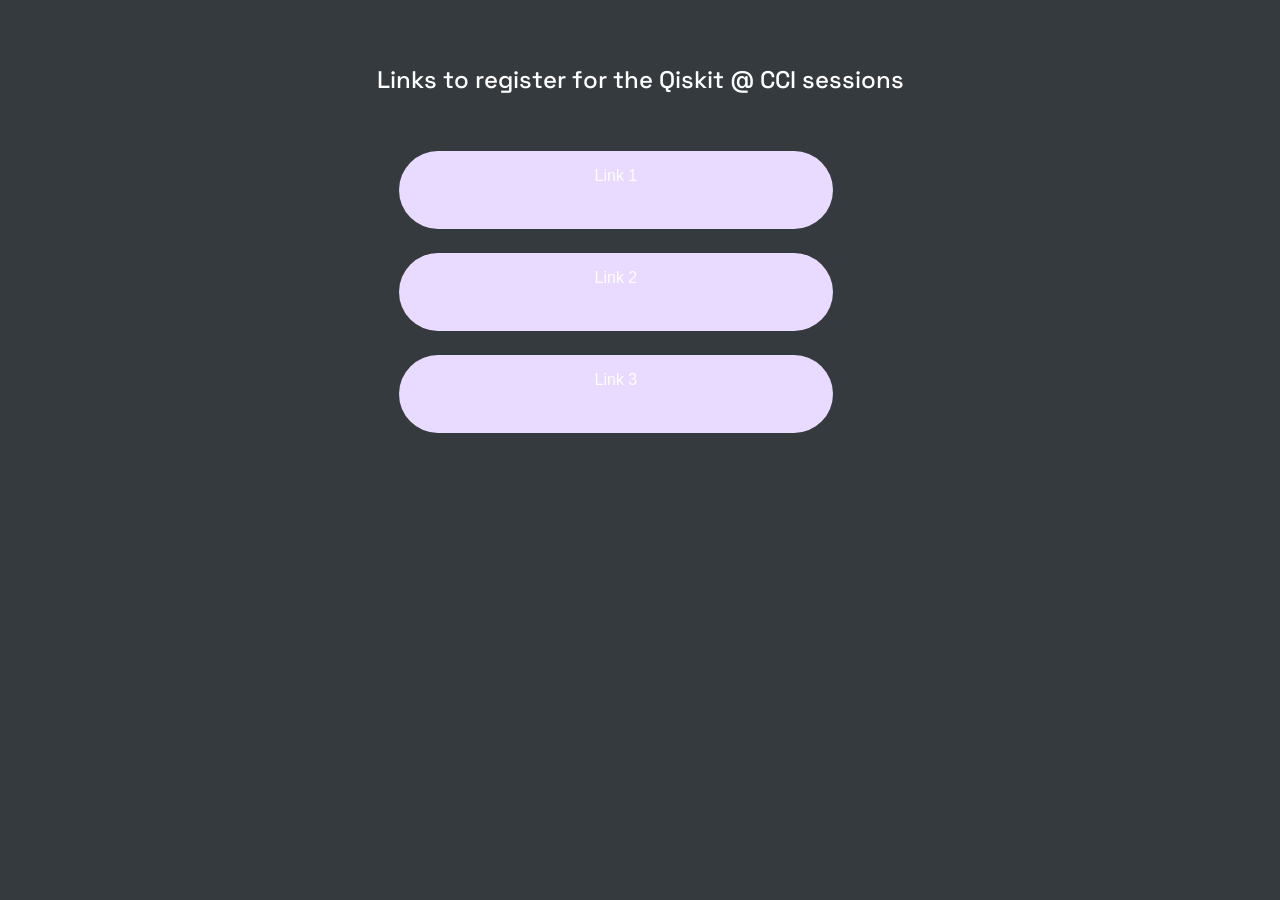
==== links-page.html @ e96f3015 "ading page for registration links + putting in schedule" ====
<!DOCTYPE html>
<html lang="en">
    <head>
        <meta charset="UTF-8">
        <meta name="viewport" content="width=device-width, initial-scale=1.0">
        <title>Register for Qiskit at CCI</title>
        <link rel="stylesheet" href="style.css">
    </head>
    <body>
        <div class="links-section">
            <h6>Links to register for the Qiskit @ CCI sessions</h6>
            <div class="link-list">
                <a href="#" class="link-pill">Link 1</a>
                <a href="#" class="link-pill">Link 2</a>
                <a href="#" class="link-pill">Link 3</a>
            </div>
        </div>
    </body>
</html>
---- style.css ----
* {
    margin: 0;
    padding: 0;
    box-sizing: border-box;
}

@font-face {
  font-family: 'Space Grotesk';
  src: url('fonts/Space_Grotesk/static/SpaceGrotesk-Medium.ttf') format('truetype');
  font-weight: 500;
  font-style: normal;
}

@font-face {
  font-family: 'Space Grotesk Bold';
  src: url('fonts/Space_Grotesk/static/SpaceGrotesk-Bold.ttf') format('truetype');
  font-weight: 700;
  font-style: normal;
}


@font-face {
    font-family: IBM Plex Sans;
    src: url(fonts/IBM_Plex_Sans/static/IBMPlexSans-Medium.ttf) format('truetype');
    font-style: normal;
    font-weight: 500;
}

@font-face {
    font-family: IBM Plex Sans;
    src: url(fonts/IBM_Plex_Sans/static/IBMPlexSans-Regular.ttf) format('truetype');
    font-style: normal;
    font-weight: 400;
}

@font-face {
    font-family: Chonky Pixels;
    src: url(fonts/ChonkyPixels.ttf) format('truetype');
    font-style: normal;
    font-weight: 500;
}

@font-face {
    font-family: Special Gothic Expanded;
    src: url(/fonts/Special_Gothic_Expanded_One/SpecialGothicExpandedOne-Regular.ttf) format('truetype');
    font-style: normal;
    font-weight: 400;
}

.background-wrapper {
  position: fixed;
  top: 0;
  left: 0;
  width: 100%;
  height: 100%;
  background-image: url('assets/quantum-patt.png');
  opacity: 0.45;
  background-size: cover;
  background-position: center;
  background-repeat: no-repeat;
  z-index: -1;
}
 
body {
    font-family: "Space Grotesk Medium", sans-serif;
    background: #343A3E;
}

.page {
    min-height: 100vh;
    display: flex;
    flex-direction: column;
    align-items: stretch;
    justify-content: center;
    text-align: left;
    position: relative;
    padding: 40px 20px;
}

#title-page {
  display: flex;
  flex-direction: row;
  justify-content: space-between;
  align-items: center;
  flex-wrap: wrap;
  gap: 2rem;
  text-align: left; /* override any center alignment you have */
}

.title-row {
  display: flex;
  flex-direction: column;
  align-items: flex-start;
}

.title-row h1,
.title-row h2,
.title-row h3 {
  margin: 0;
  text-align: left;
}

 
.content {
    display: flex;
    flex-direction: column;
    align-items: center;
}
 
h1 {
    color: #FFF;
    text-align: right;
    font-family: "Space Grotesk", sans-serif;
    font-size: 135px;
    font-style: normal;
    font-weight: 500;
    line-height: 0.85;
    margin-left: 135px;
}

h2 {
    color: #FFF;
    text-align: right;
    -webkit-text-stroke-width: 2px;
    -webkit-text-stroke-color: #CDF500;
    font-family: "Chonky Pixels", sans-serif;
    font-size: 150px;
    font-style: normal;
    font-weight: 500;
    line-height: 0.85;
    margin-left: 135px;
    margin-top: 10px;
}

h3 {
    color: #FFF;
    text-align: right;
    -webkit-text-stroke-width: 2px;
    -webkit-text-stroke-color: #CDF500;
    font-family: "Chonky Pixels", sans-serif;
    font-size: 145px;
    font-style: normal;
    font-weight: 500;
    line-height: normal;
    margin-top: 5px;
}
 
.subtext {
    color: #FFF;
    font-family: 'IBM Plex Sans', sans-serif;
    font-size: 30px;
    font-style: normal;
    font-weight: 500;
    line-height: normal;
    max-width: 550px;
    text-align: left;
    margin: 0;
}
 
.register-btn {
    display: inline-block;
    align-self: center;
    margin-top: 96px;
    padding: 20px 60px;
    background-color: #CDF500;
    color: #000;
    text-decoration: none;
    font-family: 'IBM Plex Sans', sans-serif;
    font-weight: 400;
    font-size: 16px;
    border-radius: 26px;
    transition: background-color 0.2s ease;
}
 
.register-btn:hover {
    background-color: #b0e323;
}
 
.more-info {
    position: absolute;
    bottom: 40px;
    left: 50%;
    transform: translateX(-50%);
    color: #FFF;
    text-decoration: none;
    font-family: IBM Plex Sans;
    font-size: 20px;
    display: flex;
    flex-direction: column;
    align-items: center;
    gap: 4px;
}
 
.arrow {
    font-size: 18px;
}

.about-section {
    display: flex;
    flex-wrap: wrap;
    justify-content: space-between;
    gap: 60px;
    padding: 100px 80px;
    min-height: 100vh;
}
 
.about-col,
.location-col {
    flex: 1 1 400px;
    background: rgba(71, 75, 78, 0.60); /* dark, translucent */
    padding: 1.5rem 2rem;
    border-radius: 12px;
}
 
.about-section h4 {
    color: #FFF;
    font-family: Space Grotesk Bold;
    font-size: 64px;
    line-height: normal;
    margin: 0;
    text-align: left;
}
 
.section-subtext {
    color: #FFF;
    font-family: IBM Plex Sans;
    font-size: 28px;
    font-weight: 400;
    line-height: normal;
    margin-top: 8px;
    text-align: left;
}

ul {
    font-family: IBM Plex Sans;
    color: #FFF;
    font-size: 24px;
    font-weight: 500;
}
 
.location-col {
    display: flex;
    flex-direction: column;
}
 
.image-placeholder {
    width: 100%;
    max-width: 700px;
    aspect-ratio: 16 / 9;
    background-color: #d9d9d9;
    display: flex;
    align-items: center;
    justify-content: center;
    margin-bottom: 30px;
}
 
.image-placeholder span {
    background-color: #d9d9d9;
    padding: 4px 10px;
    font-family: Arial;
    font-size: 14px;
    color: #000;
}
/* Schedule section */
.schedule-section {
    padding: 100px 80px;
}
 
.schedule-section h4 {
    color: #FFF;
    font-family: Space Grotesk Bold;
    font-size: 64px;
    font-weight: 700;
    line-height: normal;
    margin: 0 0 30px 0;
    text-align: left;
}
 
.schedule-image img{
    width: 100%;
    height: 100%;
    border-radius: 20px;
    background-color: #d9d9d9;
    display: flex;
    align-items: center;
    justify-content: center;
}
 
 
/* Featured Speakers section */
.speakers-section {
    padding: 100px 80px;
    min-height: 100vh;
}
 
.speakers-section h4 {
    color: #FFF;
    font-family: Space Grotesk Bold;
    font-size: 64px;
    font-weight: 700;
    line-height: normal;
    margin: 0 0 40px 0;
    text-align: left;
}
 
.speakers-grid {
    display: grid;
    grid-template-columns: repeat(4, 1fr);
    gap: 30px;
}
 
.speaker-photo {
    width: 100%;
    aspect-ratio: 1 / 1;
    border-radius: 20px;
    padding: 40px 20px;
    background-color: #d9d9d9;
    display: flex;
    align-items: center;
    justify-content: center;
    margin-bottom: 12px;
}
 
.speaker-photo svg {
    fill: #1f1f1f;
}
 
.speaker-card h5 {
    color: #FFF;
    font-family: IBM Plex Sans;
    font-size: 28px;
    font-weight: 600;
    line-height: normal;
    margin: 0;
    text-align: left;
}
 
.speaker-card .section-subtext {
    margin-top: 4px;
}
 
@media (max-width: 900px) {
    .speakers-grid {
        grid-template-columns: repeat(2, 1fr);
    }
}
 
@media (max-width: 500px) {
    .speakers-grid {
        grid-template-columns: 1fr;
    }
}

/* Organizing Team section */
.team-section {
    padding: 100px 80px;
    min-height: 100vh;
}
 
.team-section h4 {
    color: #FFF;
    font-family: Space Grotesk Bold;
    font-size: 64px;
    font-weight: 700;
    line-height: normal;
    margin: 0 0 40px 0;
    text-align: left;
}
 
.team-grid {
    display: grid;
    grid-template-columns: repeat(4, 1fr);
    gap: 30px;
    margin-bottom: 100px;
}
 
.team-card {
    background-color: #b0e323;
    border-radius: 20px;
    padding: 40px 20px;
    display: flex;
    flex-direction: column;
    align-items: center;
    text-align: center;
}
 
.team-avatar {
    width: 130px;
    height: 130px;
    border-radius: 50%;
    background-color: #888;
    margin-bottom: 20px;
    object-fit: cover;       /* crops the image to fill the circle, no distortion */
    object-position: center;
}


 
.team-card h5 {
    color: #000;
    font-family: Space Grotesk;
    font-size: 24px;
    font-weight: 400;
    line-height: normal;
    margin: 0;
}
 
.team-role {
    color: #000;
    font-family: Space Grotesk;
    font-size: 14px;
    font-weight: 400;
    line-height: normal;
    margin-top: 4px;
}
 
.team-icons {
    display: flex;
    gap: 12px;
    margin-top: 16px;
}
 
.icon-btn {
    width: 30px;
    height: 30px;
    background-color: #000;
    border-radius: 6px;
    display: flex;
    align-items: center;
    justify-content: center;
    text-decoration: none;
}
 
.partnership-heading {
    color: #fff;
    font-family: IBM Plex Sans;
    font-size: 22px;
    font-weight: 400;
    line-height: normal;
    text-align: center;
    margin-bottom: 40px;
}
 
.partners-row {
    display: flex;
    justify-content: center;
    gap: 50px;
    flex-wrap: wrap;
}
 
.partner-circle img {
    width: 200px;
    height: 80px;
}

/* Links Page */

.links-section {
    display: flex;
    flex-direction: column;
    align-items: center;   /* centers the heading and the list horizontally */
    text-align: center;
    padding-top: 4rem;
}

.links-section h6{
    color: #FFF;
    font-family: Space Grotesk;
    font-size: 24px;
    font-weight: 500;
    line-height: normal;
    margin-bottom: 2rem;
}

.link-pill {
    display: block;
    width: 482px;
    height: 78px;
    max-width: 90%;
    padding: 1rem 2rem;
    margin: 1.5rem 0;
    background: #E8DBFF;
    border-radius: 999px;
    text-decoration: none;
    color: #FFF;
}
 
@media (max-width: 900px) {
    .team-grid {
        grid-template-columns: repeat(2, 1fr);
    }
}
 
@media (max-width: 500px) {
    .team-grid {
        grid-template-columns: 1fr;
    }
}
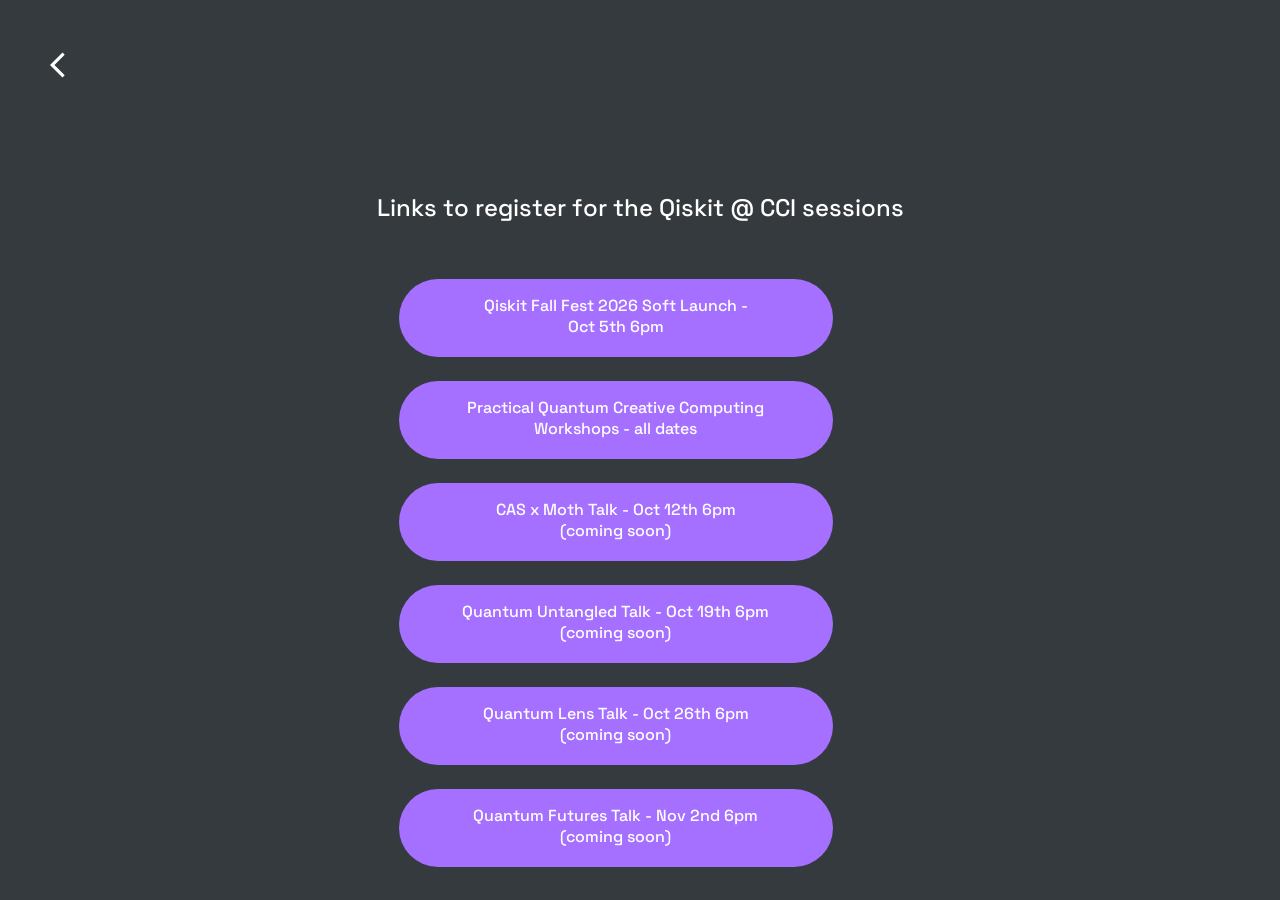
==== commit 7af014c3: "updated styling on the links page and adding image for location" ====
--- a/links-page.html
+++ b/links-page.html
@@ -7,12 +7,21 @@
         <link rel="stylesheet" href="style.css">
     </head>
     <body>
+        <div class="back-btn">  
+            <a href="index.html" class="back-link">
+                <img src="assets/arrow-back.svg" alt="Back Arrow" class="back-arrow">
+            </a>
+        
+        </div>
         <div class="links-section">
             <h6>Links to register for the Qiskit @ CCI sessions</h6>
             <div class="link-list">
-                <a href="#" class="link-pill">Link 1</a>
-                <a href="#" class="link-pill">Link 2</a>
-                <a href="#" class="link-pill">Link 3</a>
+                <a href="https://www.eventbrite.co.uk/e/qiskit-fall-fest-2026-soft-launch-tickets-2002715240195" class="link-pill">Qiskit Fall Fest 2026 Soft Launch - <br> Oct 5th 6pm</a>
+                <a href="https://www.eventbrite.co.uk/e/practical-quantum-creative-computing-workshops-tickets-2002720185988" class="link-pill">Practical Quantum Creative Computing Workshops - all dates</a>
+                <a href="#" class="link-pill">CAS x Moth Talk - Oct 12th 6pm <br>(coming soon)</a>
+                <a href="#" class="link-pill">Quantum Untangled Talk - Oct 19th 6pm (coming soon)</a>
+                <a href="#" class="link-pill">Quantum Lens Talk - Oct 26th 6pm <br>(coming soon)</a>
+                <a href="#" class="link-pill">Quantum Futures Talk - Nov 2nd 6pm <br>(coming soon)</a>
             </div>
         </div>
     </body>
--- a/style.css
+++ b/style.css
@@ -243,24 +243,18 @@
     flex-direction: column;
 }
  
-.image-placeholder {
+.image-qiskit img {
     width: 100%;
     max-width: 700px;
     aspect-ratio: 16 / 9;
-    background-color: #d9d9d9;
-    display: flex;
+    display: flex;
+    border-radius: 14px;
     align-items: center;
     justify-content: center;
     margin-bottom: 30px;
 }
  
-.image-placeholder span {
-    background-color: #d9d9d9;
-    padding: 4px 10px;
-    font-family: Arial;
-    font-size: 14px;
-    color: #000;
-}
+
 /* Schedule section */
 .schedule-section {
     padding: 100px 80px;
@@ -454,13 +448,24 @@
 }
 
 /* Links Page */
+.back-btn {
+    padding: 10px;
+    top: 40px;
+    left: 40px;
+    position: absolute;
+}
+
+.back-arrow {
+    height: 30px;
+    width: 30px;
+}
 
 .links-section {
     display: flex;
     flex-direction: column;
     align-items: center;   /* centers the heading and the list horizontally */
     text-align: center;
-    padding-top: 4rem;
+    padding-top: 12rem;
 }
 
 .links-section h6{
@@ -479,10 +484,17 @@
     max-width: 90%;
     padding: 1rem 2rem;
     margin: 1.5rem 0;
-    background: #E8DBFF;
+    background: #A570FF;
     border-radius: 999px;
     text-decoration: none;
-    color: #FFF;
+    font-family: Space Grotesk;
+    font-weight: 300;
+    font-size: 16px;
+    color: #FFF;
+}
+
+.link-pill:hover {
+    background-color: #8a4ed1;
 }
  
 @media (max-width: 900px) {
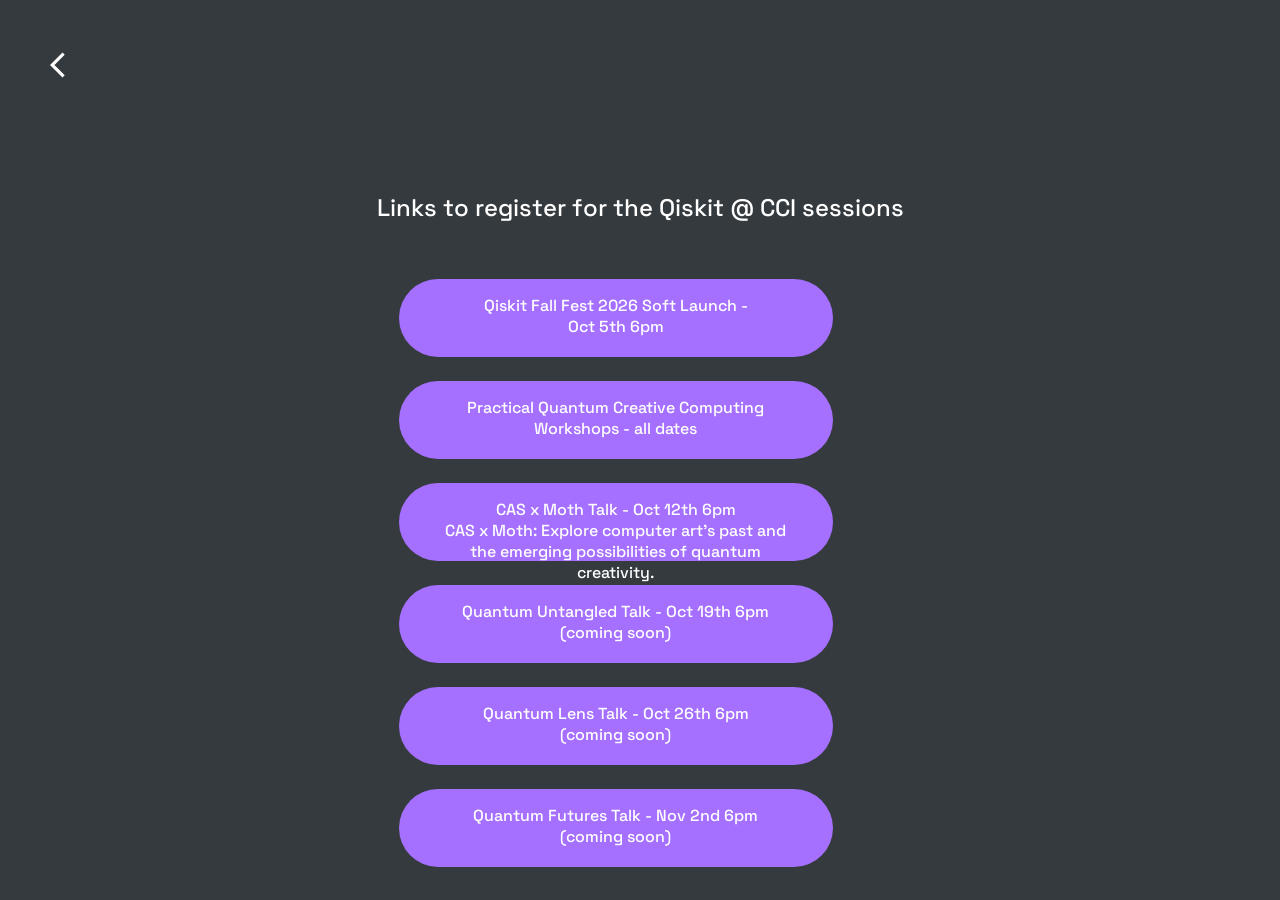
==== commit 46221159: "Update links-page.html" ====
--- a/links-page.html
+++ b/links-page.html
@@ -18,11 +18,14 @@
             <div class="link-list">
                 <a href="https://www.eventbrite.co.uk/e/qiskit-fall-fest-2026-soft-launch-tickets-2002715240195" class="link-pill">Qiskit Fall Fest 2026 Soft Launch - <br> Oct 5th 6pm</a>
                 <a href="https://www.eventbrite.co.uk/e/practical-quantum-creative-computing-workshops-tickets-2002720185988" class="link-pill">Practical Quantum Creative Computing Workshops - all dates</a>
-                <a href="#" class="link-pill">CAS x Moth Talk - Oct 12th 6pm <br>(coming soon)</a>
-                <a href="#" class="link-pill">Quantum Untangled Talk - Oct 19th 6pm (coming soon)</a>
-                <a href="#" class="link-pill">Quantum Lens Talk - Oct 26th 6pm <br>(coming soon)</a>
+                <a href="https://www.eventbrite.co.uk/e/cas-x-moth-exploring-quantum-computing-art-tickets-2002931083789" class="link-pill">CAS x Moth Talk - Oct 12th 6pm <br>CAS x Moth: Explore computer art’s past and the emerging possibilities of quantum creativity.</a>
+                <a href="#" class="link-pill">Quantum Untangled Talk - Oct 19th 6pm <br>(coming soon)</a>
+                <a href="#" class="link-pill">Quantum Lens Talk - Oct 26th 6pm<br>(coming soon)</a>
                 <a href="#" class="link-pill">Quantum Futures Talk - Nov 2nd 6pm <br>(coming soon)</a>
             </div>
         </div>
     </body>
-</html>+</html>
+
+<!-- link for quantum untangled, when ready to use: https://www.eventbrite.co.uk/e/quantum-untangled-behind-the-exhibition-tickets-2002727307288?aff=oddtdtcreator -->
+ <!-- link for quantum lens, when ready to use: https://www.eventbrite.co.uk/e/artist-talk-quantum-lens-tickets-2002735603101?aff=oddtdtcreator -->
--- a/style.css
+++ b/style.css
@@ -287,6 +287,16 @@
     min-height: 100vh;
 }
  
+.speakers-section p {
+    color: #FFF;
+    font-family: IBM Plex Sans;
+    font-size: 28px;
+    font-weight: 400;
+    line-height: normal;
+    margin-top: 8px;
+    text-align: left;
+}
+
 .speakers-section h4 {
     color: #FFF;
     font-family: Space Grotesk Bold;
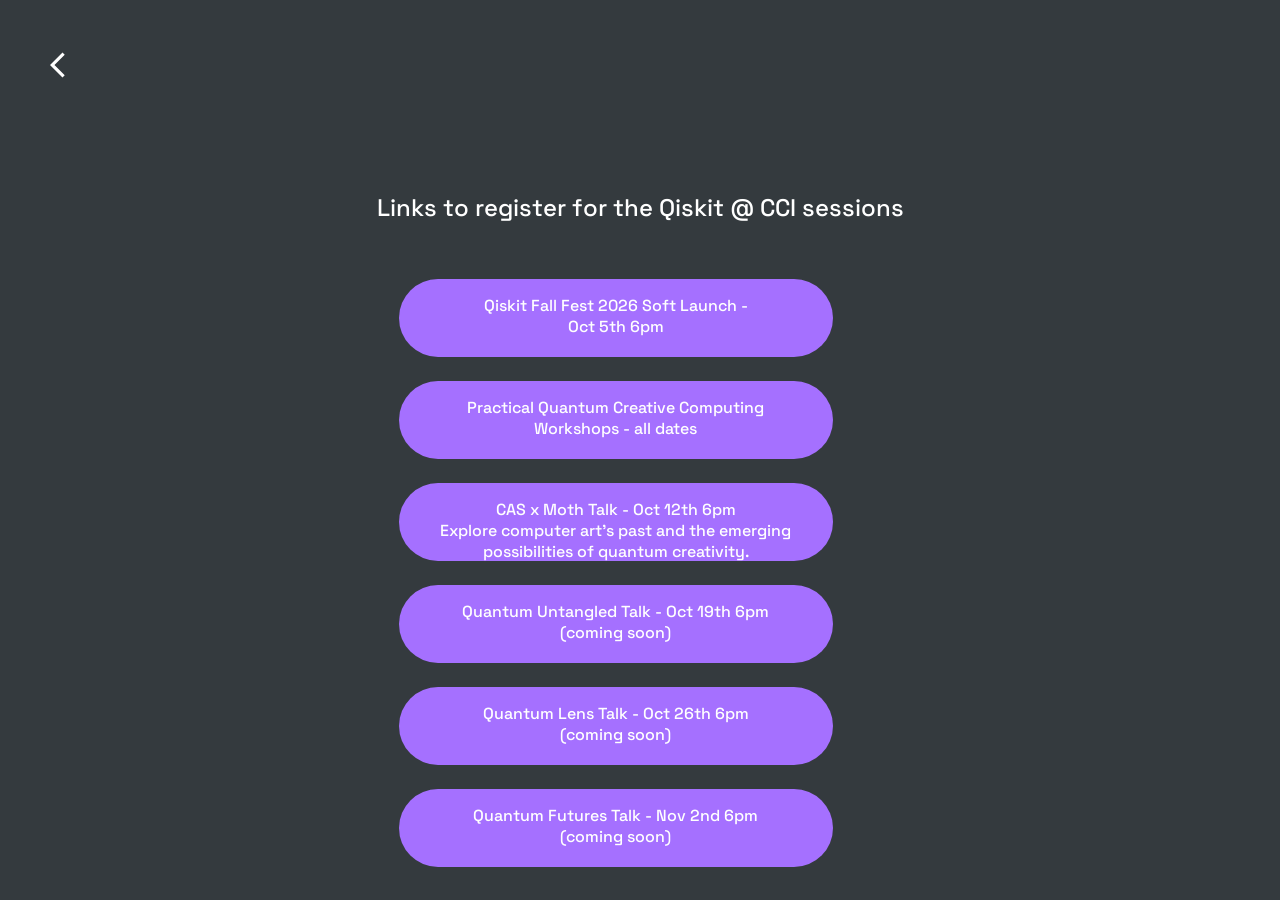
==== commit a75f5029: "Update links-page.html" ====
--- a/links-page.html
+++ b/links-page.html
@@ -18,7 +18,7 @@
             <div class="link-list">
                 <a href="https://www.eventbrite.co.uk/e/qiskit-fall-fest-2026-soft-launch-tickets-2002715240195" class="link-pill">Qiskit Fall Fest 2026 Soft Launch - <br> Oct 5th 6pm</a>
                 <a href="https://www.eventbrite.co.uk/e/practical-quantum-creative-computing-workshops-tickets-2002720185988" class="link-pill">Practical Quantum Creative Computing Workshops - all dates</a>
-                <a href="https://www.eventbrite.co.uk/e/cas-x-moth-exploring-quantum-computing-art-tickets-2002931083789" class="link-pill">CAS x Moth Talk - Oct 12th 6pm <br>CAS x Moth: Explore computer art’s past and the emerging possibilities of quantum creativity.</a>
+                <a href="https://computer-arts-society.com/events/cas-x-moth-2026.html" class="link-pill">CAS x Moth Talk - Oct 12th 6pm <br>Explore computer art’s past and the emerging possibilities of quantum creativity.</a>
                 <a href="#" class="link-pill">Quantum Untangled Talk - Oct 19th 6pm <br>(coming soon)</a>
                 <a href="#" class="link-pill">Quantum Lens Talk - Oct 26th 6pm<br>(coming soon)</a>
                 <a href="#" class="link-pill">Quantum Futures Talk - Nov 2nd 6pm <br>(coming soon)</a>
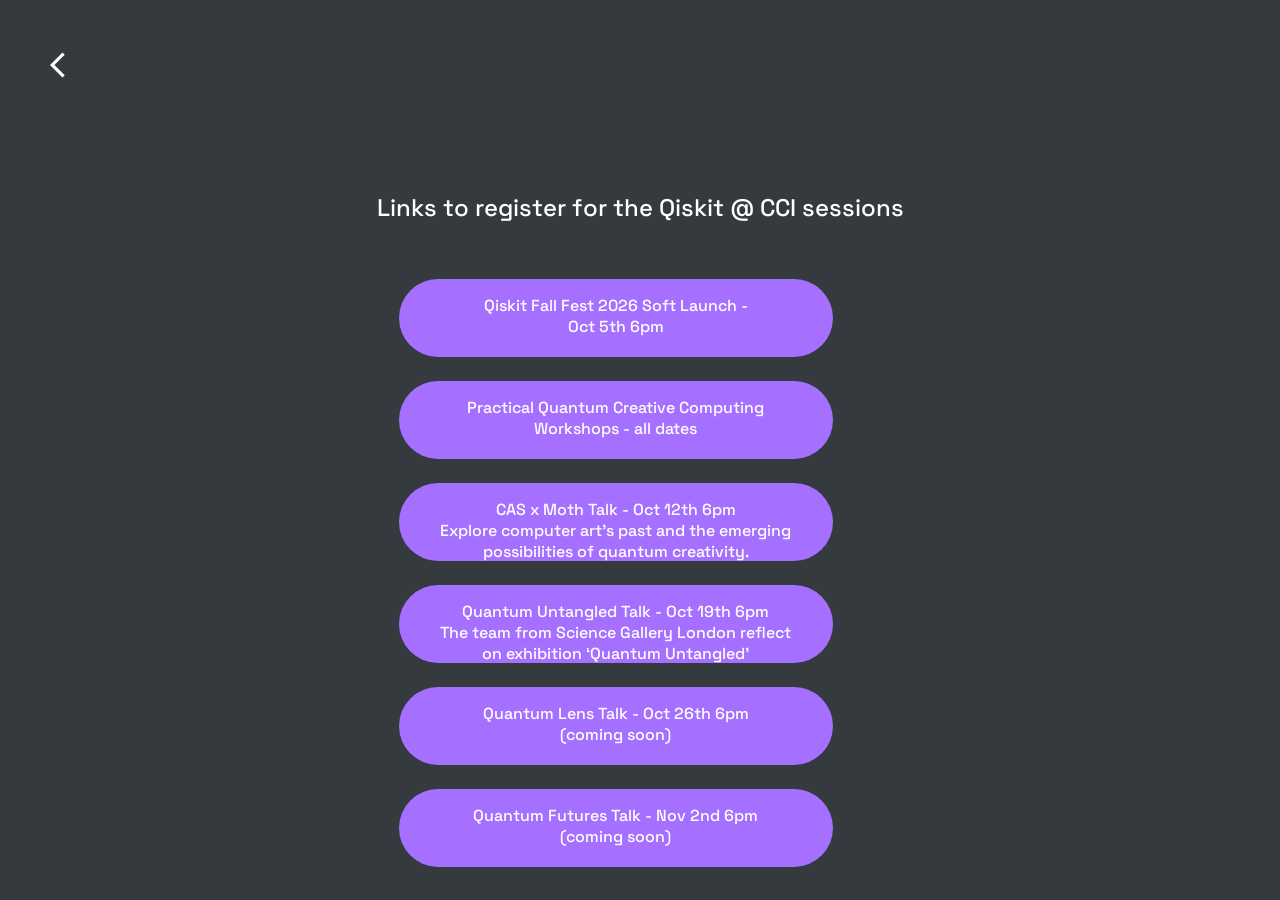
==== commit c38547d7: "Update links-page.html" ====
--- a/links-page.html
+++ b/links-page.html
@@ -19,7 +19,7 @@
                 <a href="https://www.eventbrite.co.uk/e/qiskit-fall-fest-2026-soft-launch-tickets-2002715240195" class="link-pill">Qiskit Fall Fest 2026 Soft Launch - <br> Oct 5th 6pm</a>
                 <a href="https://www.eventbrite.co.uk/e/practical-quantum-creative-computing-workshops-tickets-2002720185988" class="link-pill">Practical Quantum Creative Computing Workshops - all dates</a>
                 <a href="https://computer-arts-society.com/events/cas-x-moth-2026.html" class="link-pill">CAS x Moth Talk - Oct 12th 6pm <br>Explore computer art’s past and the emerging possibilities of quantum creativity.</a>
-                <a href="#" class="link-pill">Quantum Untangled Talk - Oct 19th 6pm <br>(coming soon)</a>
+                <a href="https://www.eventbrite.co.uk/e/quantum-untangled-behind-the-exhibition-tickets-2002727307288" class="link-pill">Quantum Untangled Talk - Oct 19th 6pm <br>The team from Science Gallery London reflect on exhibition ‘Quantum Untangled’</a>
                 <a href="#" class="link-pill">Quantum Lens Talk - Oct 26th 6pm<br>(coming soon)</a>
                 <a href="#" class="link-pill">Quantum Futures Talk - Nov 2nd 6pm <br>(coming soon)</a>
             </div>
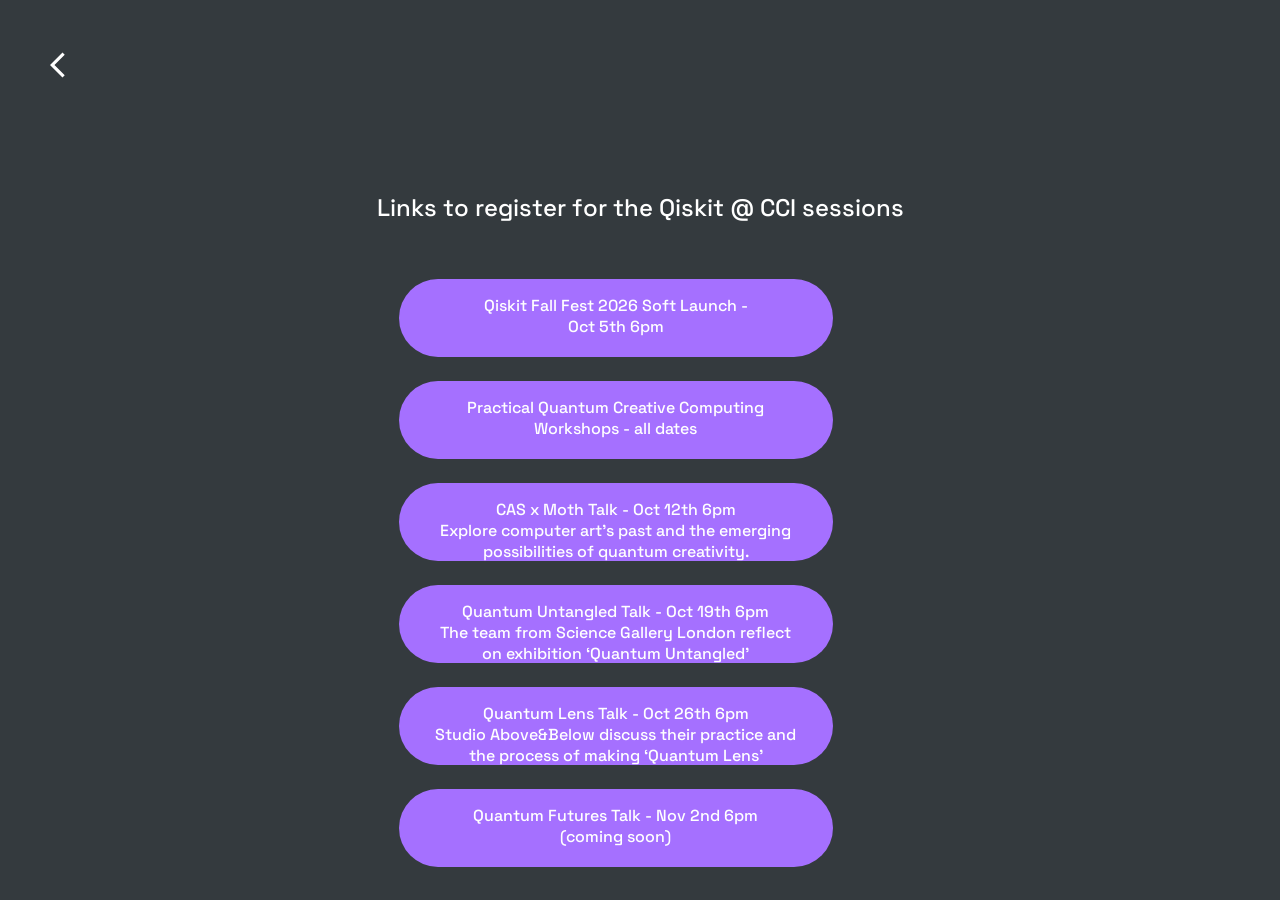
==== commit 6487290c: "Update links-page.html" ====
--- a/links-page.html
+++ b/links-page.html
@@ -20,7 +20,7 @@
                 <a href="https://www.eventbrite.co.uk/e/practical-quantum-creative-computing-workshops-tickets-2002720185988" class="link-pill">Practical Quantum Creative Computing Workshops - all dates</a>
                 <a href="https://computer-arts-society.com/events/cas-x-moth-2026.html" class="link-pill">CAS x Moth Talk - Oct 12th 6pm <br>Explore computer art’s past and the emerging possibilities of quantum creativity.</a>
                 <a href="https://www.eventbrite.co.uk/e/quantum-untangled-behind-the-exhibition-tickets-2002727307288" class="link-pill">Quantum Untangled Talk - Oct 19th 6pm <br>The team from Science Gallery London reflect on exhibition ‘Quantum Untangled’</a>
-                <a href="#" class="link-pill">Quantum Lens Talk - Oct 26th 6pm<br>(coming soon)</a>
+                <a href="https://www.eventbrite.co.uk/e/2002735603101?aff=oddtdtcreator" class="link-pill">Quantum Lens Talk - Oct 26th 6pm<br>Studio Above&Below discuss their practice and the process of making ‘Quantum Lens’</a>
                 <a href="#" class="link-pill">Quantum Futures Talk - Nov 2nd 6pm <br>(coming soon)</a>
             </div>
         </div>
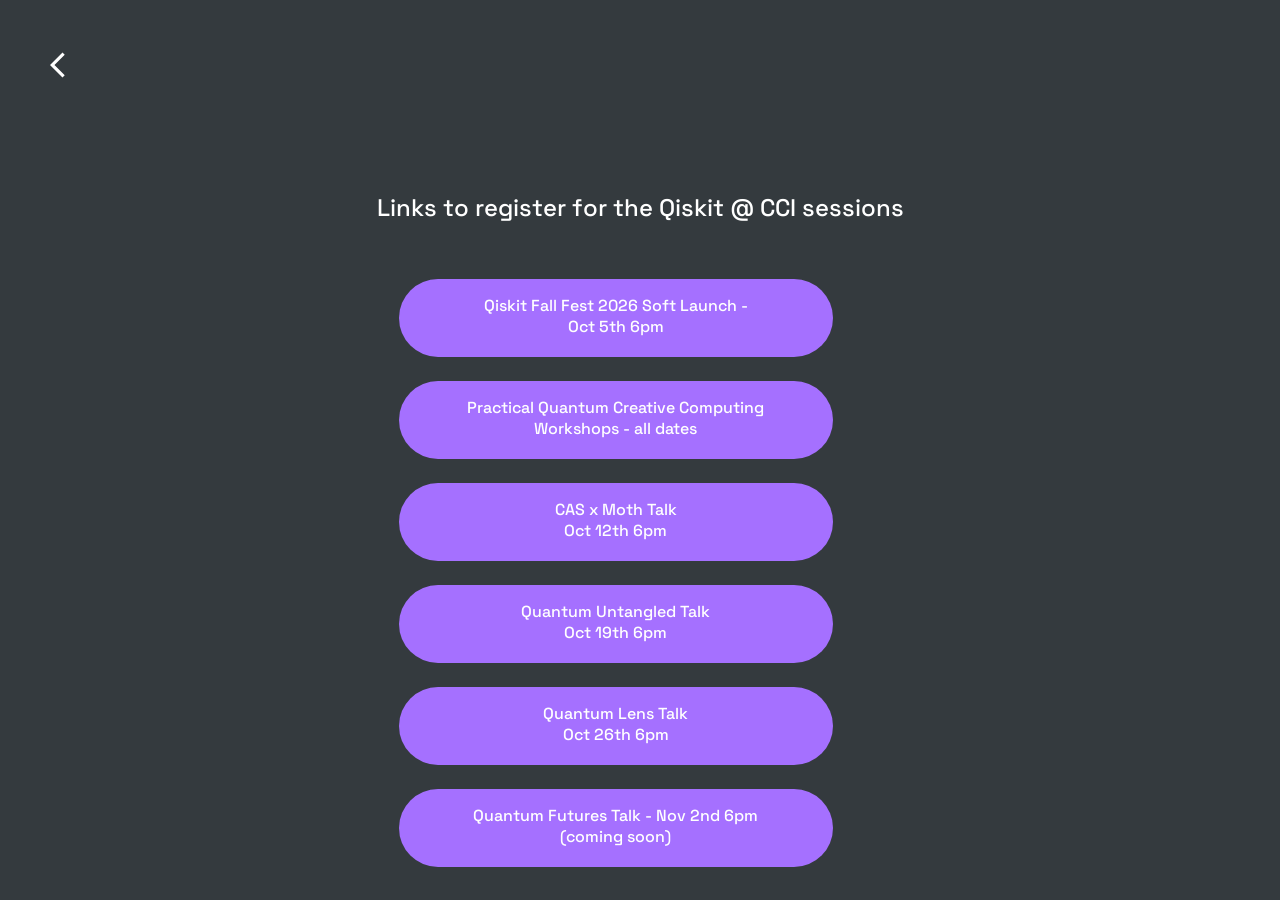
==== commit 7e8e0abb: "Update links-page.html" ====
--- a/links-page.html
+++ b/links-page.html
@@ -18,9 +18,9 @@
             <div class="link-list">
                 <a href="https://www.eventbrite.co.uk/e/qiskit-fall-fest-2026-soft-launch-tickets-2002715240195" class="link-pill">Qiskit Fall Fest 2026 Soft Launch - <br> Oct 5th 6pm</a>
                 <a href="https://www.eventbrite.co.uk/e/practical-quantum-creative-computing-workshops-tickets-2002720185988" class="link-pill">Practical Quantum Creative Computing Workshops - all dates</a>
-                <a href="https://computer-arts-society.com/events/cas-x-moth-2026.html" class="link-pill">CAS x Moth Talk - Oct 12th 6pm <br>Explore computer art’s past and the emerging possibilities of quantum creativity.</a>
-                <a href="https://www.eventbrite.co.uk/e/quantum-untangled-behind-the-exhibition-tickets-2002727307288" class="link-pill">Quantum Untangled Talk - Oct 19th 6pm <br>The team from Science Gallery London reflect on exhibition ‘Quantum Untangled’</a>
-                <a href="https://www.eventbrite.co.uk/e/2002735603101?aff=oddtdtcreator" class="link-pill">Quantum Lens Talk - Oct 26th 6pm<br>Studio Above&Below discuss their practice and the process of making ‘Quantum Lens’</a>
+                <a href="https://computer-arts-society.com/events/cas-x-moth-2026.html" class="link-pill">CAS x Moth Talk<br>Oct 12th 6pm</a>
+                <a href="https://www.eventbrite.co.uk/e/quantum-untangled-behind-the-exhibition-tickets-2002727307288" class="link-pill">Quantum Untangled Talk<br>Oct 19th 6pm</a>
+                <a href="https://www.eventbrite.co.uk/e/2002735603101?aff=oddtdtcreator" class="link-pill">Quantum Lens Talk<br>Oct 26th 6pm</a>
                 <a href="#" class="link-pill">Quantum Futures Talk - Nov 2nd 6pm <br>(coming soon)</a>
             </div>
         </div>
